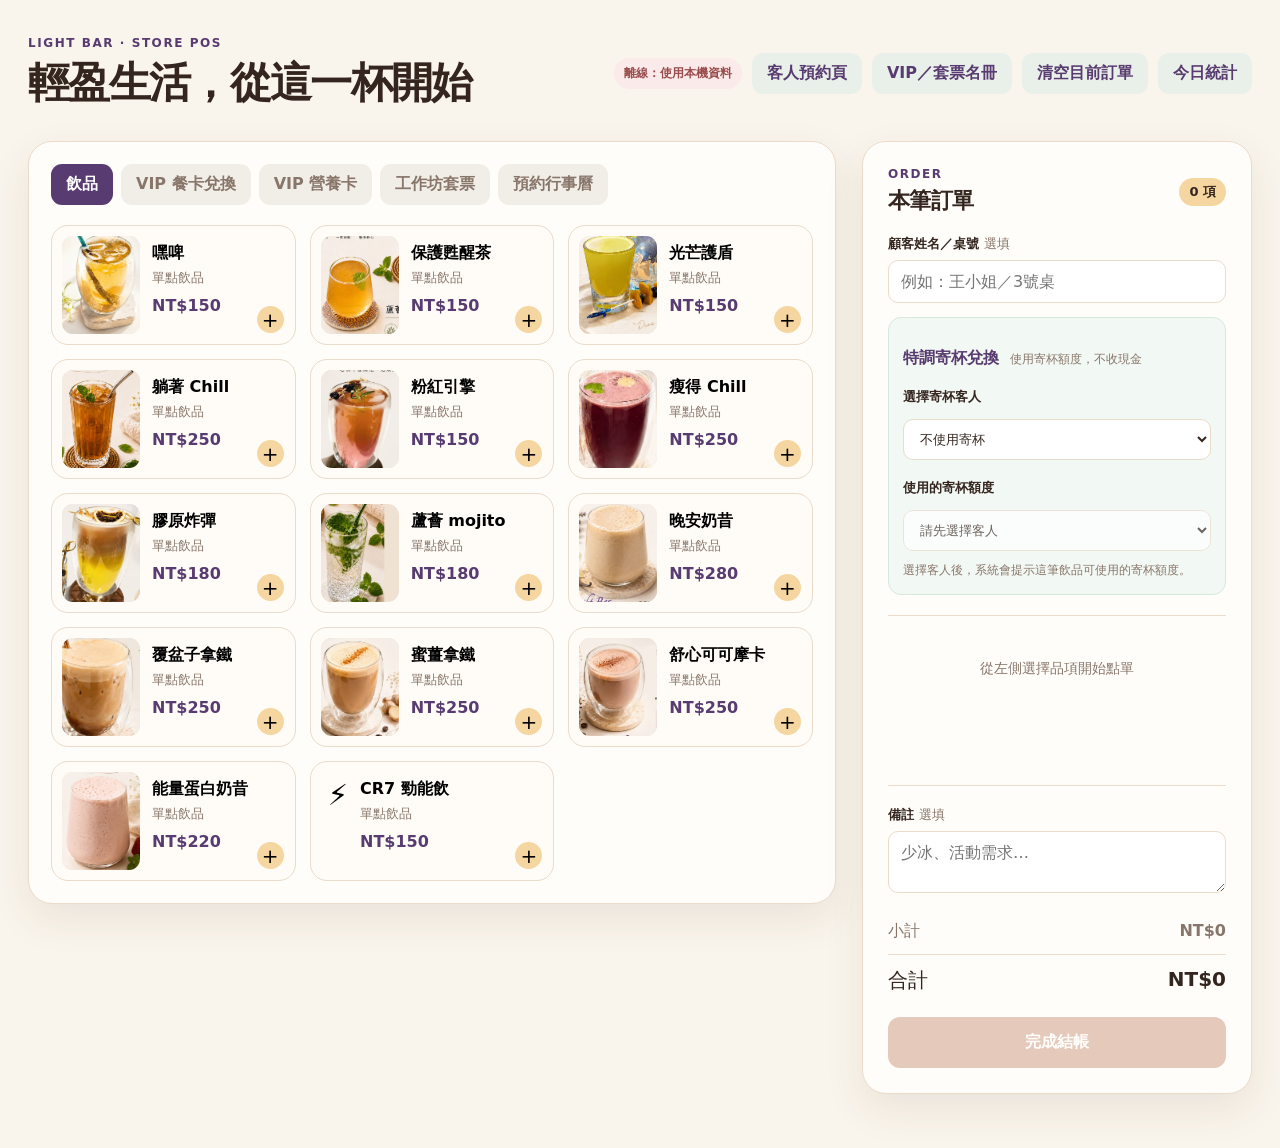
==== index.html @ f8ceefb7 "Update index.html" ====
<!doctype html>
<html lang="zh-Hant">
  <head>
    <meta charset="UTF-8" />
    <meta name="viewport" content="width=device-width, initial-scale=1.0" />
    <title>店內 POS</title>
    <link rel="stylesheet" href="styles.css" />
  </head>
  <body>
    <main class="app-shell">
      <header>
        <div>
          <p class="eyebrow">LIGHT BAR · STORE POS</p>
          <h1>輕盈生活，從這一杯開始</h1>
        </div>
        <div class="header-actions">
          <span id="syncStatus" class="sync-status" aria-live="polite">雲端同步準備中</span>
          <a class="secondary customer-booking-link" href="booking.html" target="_blank" rel="noopener">客人預約頁</a>
          <button id="showMemberships" class="secondary">VIP／套票名冊</button>
          <button id="newOrder" class="secondary">清空目前訂單</button>
          <button id="showReports" class="secondary">今日統計</button>
        </div>
      </header>

      <section class="pos-layout" aria-label="點單系統">
        <section class="menu-panel">
          <div class="tabs" role="tablist">
            <button class="tab active" data-category="drink">飲品</button>
            <button class="tab" data-category="vip">VIP 餐卡兌換</button>
            <button class="tab" data-category="card">VIP 營養卡</button>
            <button class="tab" data-category="workshop-card">工作坊套票</button>
            <button class="tab" data-category="calendar">預約行事曆</button>
          </div>
          <div id="menuGrid" class="menu-grid"></div>
        </section>

        <aside class="cart-panel">
          <div class="order-heading">
            <div>
              <p class="eyebrow">ORDER</p>
              <h2>本筆訂單</h2>
            </div>
            <span id="itemCount" class="pill">0 項</span>
          </div>

          <div id="customerField">
            <label class="field-label" for="customerName">顧客姓名／桌號 <span>選填</span></label>
            <input id="customerName" type="text" placeholder="例如：王小姐／3號桌" />
          </div>
          <section id="drinkCreditFields" class="drink-credit-fields hidden" aria-label="特調寄杯兌換">
            <p class="vip-title">特調寄杯兌換 <span>使用寄杯額度，不收現金</span></p>
            <label class="field-label" for="drinkCreditCustomer">選擇寄杯客人</label>
            <select id="drinkCreditCustomer"><option value="">不使用寄杯</option></select>
            <label class="field-label" for="drinkCreditMembership">使用的寄杯額度</label>
            <select id="drinkCreditMembership" disabled><option value="">請先選擇客人</option></select>
            <p id="drinkCreditInfo" class="drink-credit-info">選擇客人後，系統會提示這筆飲品可使用的寄杯額度。</p>
          </section>
          <section id="vipFields" class="vip-fields hidden" aria-label="VIP 餐卡兌換資料">
            <p class="vip-title">VIP 餐卡兌換 <span>本筆不計入營收</span></p>
            <label class="field-label" for="vipMemberPicker">選擇 VIP 會員</label>
            <select id="vipMemberPicker"><option value="">請選擇會員</option></select>
            <label class="field-label" for="coachName">教練是誰</label>
            <select id="coachName">
              <option value="">請選擇</option><option>寶莛</option><option>晏玲</option><option>婉馨</option><option>寶筠</option><option>秀瓊</option><option>潔蘭</option><option>宥靜</option><option>素慈／光輝</option>
            </select>
            <label class="field-label" for="vipMembership">使用中的 VIP 卡 <span>輸入會員姓名後可選</span></label>
            <select id="vipMembership"><option value="">手動登記卡別</option></select>
            <p id="vipTeaInfo" class="vip-tea-info hidden"></p>
            <label class="field-label" for="vipCardType">VIP 餐卡</label>
            <select id="vipCardType"><option value="5">5 格卡</option><option value="15">15 格卡</option></select>
            <label class="field-label">本次使用第幾格</label>
            <div id="gridNumber" class="grid-number"></div>
            <label class="field-label">能量蛋白飲口味 <span>可複選</span></label>
            <div class="choice-grid" data-vip-choice="flavor">
              <button type="button">草莓</button><button type="button">香草</button><button type="button">拿鐵</button><button type="button">巧克力</button><button type="button">巧餅</button><button type="button">芒果</button><button type="button">薄荷巧克力</button><button type="button">豌豆（純素）</button>
            </div>
            <label class="field-label">加強選項 <span>可複選</span></label>
            <div class="choice-grid" data-vip-choice="boost">
              <button type="button">優蛋</button><button type="button">特優</button><button type="button">Beta 葡聚糖</button><button type="button">五倍纖維</button>
            </div>
          </section>

          <div id="bookingFields" class="booking-fields hidden">
            <label class="field-label" for="bookingDate">活動日期</label>
            <input id="bookingDate" type="date" />
            <label class="field-label" for="bookingContact">聯絡方式</label>
            <input id="bookingContact" type="text" placeholder="電話或 LINE" />
          </div>
          <section id="workshopBookingFields" class="booking-fields hidden" aria-label="工作坊預約">
            <p class="vip-title">工作坊預約 <span>使用套票扣 1 次</span></p>
            <label class="field-label" for="workshopMemberPicker">選擇持票會員</label>
            <select id="workshopMemberPicker"><option value="">請選擇會員</option></select>
            <label class="field-label" for="workshopMembership">使用工作坊套票</label>
            <select id="workshopMembership"><option value="">請先選擇會員</option></select>
            <p id="workshopSelected" class="vip-tea-info">請從左側選擇欲預約的課程</p>
          </section>

          <div id="cartItems" class="cart-items"><p class="empty-cart">從左側選擇品項開始點單</p></div>
          <div class="order-note">
            <label class="field-label" for="orderNote">備註 <span>選填</span></label>
            <textarea id="orderNote" rows="2" placeholder="少冰、活動需求…"></textarea>
          </div>
          <div class="totals">
            <div><span>小計</span><strong id="subtotal">NT$0</strong></div>
            <div class="total"><span>合計</span><strong id="total">NT$0</strong></div>
          </div>
          <button id="checkout" class="checkout" disabled>完成結帳</button>
        </aside>
      </section>
    </main>

    <dialog id="reportDialog">
      <div class="dialog-header"><div><p class="eyebrow">DAILY REPORT</p><h2>今日營運統計</h2></div><button class="icon-button" data-close>&times;</button></div>
      <div id="reportContent"></div>
      <div class="dialog-actions"><button id="exportData" class="secondary">匯出今日 CSV</button><button class="primary" data-close>完成</button></div>
    </dialog>

    <dialog id="successDialog">
      <div class="success"><div class="success-mark">✓</div><h2>已完成結帳</h2><p id="successMessage"></p><button class="primary" data-close>開始下一筆</button></div>
    </dialog>

    <dialog id="membershipDialog">
      <div class="dialog-header"><div><p class="eyebrow">MEMBERSHIP</p><h2>VIP／套票名冊</h2></div><button class="icon-button" data-close>&times;</button></div>
      <section class="membership-add">
        <strong>補登既有卡／寄杯 <small>不列入銷售額</small></strong>
        <div class="membership-add-fields"><input id="membershipCustomer" type="text" placeholder="會員姓名" /><select id="membershipKind"><option value="vip-5">VIP 5 格卡</option><option value="vip-15">VIP 15 格卡</option><option value="workshop-1">工作坊單堂票</option><option value="workshop-5">工作坊五次套票</option><option value="stored-cr7">CR7 勁能飲寄杯（$150）</option><option value="stored-180">特調飲品寄杯（$180）</option><option value="stored-250">特調飲品寄杯（$250）</option></select><input id="membershipRemaining" type="number" min="1" value="5" aria-label="剩餘格數、次數或杯數" /></div>
        <button id="addMembership" class="secondary" type="button">加入名冊</button>
      </section>
      <label class="membership-search">搜尋會員<input id="membershipSearch" type="search" placeholder="輸入姓名、卡別或預約碼" /></label>
      <label class="membership-sort">排序方式<select id="membershipSort"><option value="stroke">姓名筆畫</option><option value="newest">購買日期：新到舊</option><option value="oldest">購買日期：舊到新</option><option value="expiry">使用期限：最早到最晚</option></select></label>
      <div id="membershipContent"></div>
      <div class="dialog-actions"><button class="primary" data-close>完成</button></div>
    </dialog>
    <dialog id="bookingDialog">
      <div class="dialog-header"><div><p class="eyebrow">BOOKING MANAGER</p><h2>管理工作坊預約</h2></div><button class="icon-button" data-close>&times;</button></div>
      <div id="bookingManagerContent"></div>
      <div class="dialog-actions"><button class="primary" data-close>完成</button></div>
    </dialog>
    <dialog id="eventDialog"><div class="dialog-header"><div><p class="eyebrow">NEW WORKSHOP</p><h2>新增課程時間</h2></div><button class="icon-button" data-close>&times;</button></div><label class="field-label">課程名稱<input id="eventTitle" placeholder="例如：伸展瑜伽" /></label><div class="membership-add-fields"><label class="field-label">日期<input id="eventDate" type="date" value="2026-09-01" /></label><label class="field-label">開始時間<input id="eventStart" type="time" value="10:00" /></label><label class="field-label">結束時間<input id="eventEnd" type="time" value="11:00" /></label></div><label class="field-label">可預約名額<input id="eventCapacity" type="number" min="1" value="10" /></label><div class="dialog-actions"><button class="secondary" data-close>取消</button><button id="saveEvent" class="primary">新增到行事曆</button></div></dialog>
    <script src="app.js"></script>
  </body>
</html>
---- styles.css ----
:root { --ink:#34251f; --muted:#88766b; --cream:#faf5ec; --card:#fffdf9; --line:#eadbca; --green:#583b70; --lime:#f5d6a0; --orange:#c68a6d; --shadow:0 15px 40px rgba(72,47,33,.09); }
* { box-sizing:border-box; } body { margin:0; color:var(--ink); background:var(--cream); font-family:ui-rounded, "Noto Sans TC", system-ui, sans-serif; }
button,input,textarea { font:inherit; } button { cursor:pointer; border:0; } .app-shell { max-width:1320px; margin:auto; padding:36px 28px 54px; }
header,.order-heading,.dialog-header,.dialog-actions { display:flex; align-items:center; justify-content:space-between; gap:16px; } h1,h2,p { margin:0; } h1 { font-size:clamp(28px,4vw,42px); letter-spacing:-.04em; } h2 { font-size:22px; letter-spacing:-.03em; } .eyebrow { color:var(--green); font-size:12px; font-weight:800; letter-spacing:.13em; margin-bottom:5px; } .header-actions { display:flex; gap:10px; }.customer-booking-link { display:inline-block; text-decoration:none; }.sync-status { align-self:center; padding:7px 10px; color:#755761; background:#f7edf0; border-radius:99px; font-size:12px; font-weight:800; white-space:nowrap; }.sync-status[data-state="ok"] { color:#3f6c51; background:#e8f2e9; }.sync-status[data-state="busy"] { color:#795e26; background:#fff4d9; }.sync-status[data-state="error"] { color:#9a4d4d; background:#fbeaea; }
.pos-layout { display:grid; grid-template-columns:minmax(0,1fr) 390px; gap:26px; margin-top:30px; align-items:start; }.menu-panel,.cart-panel { border:1px solid var(--line); border-radius:24px; background:var(--card); box-shadow:var(--shadow); }.menu-panel { padding:22px; }.cart-panel { padding:25px; position:sticky; top:20px; }
.tabs { display:flex; gap:8px; margin-bottom:20px; }.tab,.secondary,.primary { padding:10px 15px; border-radius:11px; font-weight:700; }.tab { background:#f1eee7; color:var(--muted); }.tab.active { background:var(--green); color:#fff; }.secondary { color:var(--green); background:#e9f0e9; }.primary { background:var(--green); color:#fff; }
.menu-grid { display:grid; grid-template-columns:repeat(auto-fill,minmax(215px,1fr)); gap:14px; }.product { position:relative; display:flex; min-height:118px; padding:10px; gap:12px; overflow:hidden; text-align:left; border-radius:17px; background:#fffcf7; border:1px solid var(--line); transition:.15s; }.product:hover { transform:translateY(-2px); border-color:#cba36f; box-shadow:0 8px 20px rgba(111,76,43,.12); }.product-photo { display:block; width:78px; min-width:78px; height:98px; overflow:hidden; border-radius:11px; background:#efe2d2; }.product-photo img { width:100%; height:100%; object-fit:cover; transform:scale(2.7); }.product-info { display:block; padding:7px 22px 7px 0; }.product .emoji { display:block; font-size:29px; margin:6px 0 14px 7px; }.product strong { display:block; font-size:16px; }.product small { display:block; color:var(--muted); margin-top:5px; }.product b { display:block; color:var(--green); margin-top:9px; }.add { position:absolute; right:11px; bottom:11px; display:grid; place-items:center; width:27px; height:27px; border-radius:50%; background:var(--lime); font-size:20px; }.vip-bundle { grid-column:1 / -1; min-height:260px; padding:50px 9%; color:#fff; background:linear-gradient(135deg,#2e2832,#503d5c); border:2px solid #dbc5ef; border-radius:22px; box-shadow:inset 0 0 0 7px rgba(255,255,255,.03); text-align:center; }.vip-bundle span { display:block; color:#e8c4ff; font-weight:800; letter-spacing:.1em; }.vip-bundle strong { display:block; margin:15px 0 10px; color:#fff1a8; font-size:clamp(22px,3vw,34px); }.vip-bundle p { color:#eadfe9; }
.pill { background:var(--lime); padding:5px 10px; border-radius:99px; font-size:13px; font-weight:800; }.field-label { display:block; font-size:13px; font-weight:800; margin:19px 0 7px; }.field-label span { color:var(--muted); font-weight:500; } input,textarea,select { width:100%; padding:11px 12px; color:var(--ink); background:#fff; border:1px solid var(--line); border-radius:10px; outline-color:#7cac86; }.vip-toggle { width:100%; margin-top:12px; padding:10px; color:var(--green); background:#f3e7f8; border:1px solid #d8bee4; border-radius:10px; font-weight:800; }.vip-toggle.active { color:#fff; background:var(--green); }.vip-fields { padding:1px 14px 16px; margin-top:14px; background:#fbf2fb; border:1px solid #ead4ed; border-radius:12px; }.vip-title { margin-top:16px; color:var(--green); font-weight:900; }.vip-title span { margin-left:5px; color:var(--muted); font-size:12px; font-weight:500; }.vip-tea-info { margin:10px 0 -3px; padding:9px 11px; color:var(--green); background:#fff8da; border-radius:8px; font-size:13px; font-weight:800; }.vip-fields .field-label { margin-top:14px; }.grid-number,.choice-grid { display:flex; flex-wrap:wrap; gap:7px; }.grid-number button,.choice-grid button { min-width:34px; padding:7px 9px; color:var(--ink); background:#fff; border:1px solid #dfcadf; border-radius:8px; font-size:13px; font-weight:800; }.grid-number button.active,.choice-grid button.active { color:#fff; background:var(--green); border-color:var(--green); }.booking-fields { padding:1px 14px 14px; margin-top:14px; background:#f3f7ed; border-radius:12px; }.booking-fields .field-label { margin-top:13px; }.hidden { display:none; }
.cart-items { min-height:170px; max-height:290px; overflow:auto; margin-top:20px; border-top:1px solid var(--line); }.empty-cart { padding:44px 8px; text-align:center; color:var(--muted); font-size:14px; }.cart-row { display:grid; grid-template-columns:1fr auto; gap:8px; padding:15px 2px; border-bottom:1px solid var(--line); }.cart-row strong { display:block; font-size:14px; }.cart-row small { color:var(--muted); }.line-actions { display:flex; align-items:center; gap:7px; margin-top:8px; }.quantity { min-width:25px; text-align:center; font-weight:800; }.qty { width:25px; height:25px; border-radius:7px; background:#edf3eb; color:var(--green); font-weight:900; }.remove { color:#a34a40; background:transparent; font-size:13px; margin-left:4px; }.line-price { font-weight:800; color:var(--green); white-space:nowrap; }.order-note { border-top:1px solid var(--line); padding-top:1px; }.totals { margin-top:19px; }.totals div { display:flex; justify-content:space-between; color:var(--muted); padding:5px 0; }.totals .total { margin-top:7px; padding-top:12px; border-top:1px solid var(--line); color:var(--ink); font-size:20px; }.checkout { width:100%; padding:15px; margin-top:18px; background:var(--orange); color:#fff; border-radius:12px; font-weight:900; font-size:16px; }.checkout:disabled { cursor:not-allowed; opacity:.45; }
dialog { width:min(620px,calc(100% - 28px)); padding:25px; border:0; border-radius:22px; color:var(--ink); box-shadow:0 20px 70px rgba(0,0,0,.22); }dialog::backdrop { background:rgba(25,35,28,.45); }.icon-button { font-size:28px; line-height:1; color:var(--muted); background:transparent; }.report-grid { display:grid; grid-template-columns:repeat(2,1fr); gap:12px; margin:24px 0; }.metric { padding:15px; border-radius:13px; background:#f4f2eb; }.metric span { display:block; color:var(--muted); font-size:13px; }.metric strong { display:block; margin-top:6px; font-size:23px; }.report-list { margin-top:16px; }.report-row { display:flex; justify-content:space-between; padding:10px 0; border-bottom:1px solid var(--line); }.vip-report-list { padding:2px 12px; background:#fbf2fb; border-radius:12px; }.vip-report-row { display:grid; grid-template-columns:auto 1fr; column-gap:10px; padding:11px 0; border-bottom:1px solid #ead4ed; }.vip-report-row:last-child { border-bottom:0; }.vip-report-row span { color:var(--green); font-size:13px; text-align:right; }.vip-report-row small { grid-column:1 / -1; margin-top:5px; color:var(--muted); }.membership-add { margin-top:20px; padding:15px; background:#f5edf7; border:1px solid #e4d1e9; border-radius:13px; }.membership-add-fields { display:grid; grid-template-columns:1.3fr 1.2fr .55fr; gap:8px; margin:10px 0; }.membership-list { margin-top:20px; }.membership-row { display:flex; justify-content:space-between; align-items:center; gap:14px; padding:14px 0; border-bottom:1px solid var(--line); }.membership-row strong,.membership-row small { display:block; }.membership-row small { margin-top:4px; color:var(--muted); }.membership-row b { padding:8px 10px; color:var(--green); background:#f3e7f8; border-radius:9px; white-space:nowrap; }.booking-manager-row { display:grid; grid-template-columns:1fr; gap:9px; padding:14px 0; border-bottom:1px solid var(--line); }.booking-manager-row strong,.booking-manager-row small { display:block; }.booking-manager-row small { margin-top:4px; color:var(--muted); }.booking-manager-actions { display:flex; gap:8px; }.danger { padding:10px 15px; color:#9f4545; background:#f9e4e4; border-radius:11px; font-weight:800; }.grid-number button.used { color:#9b8a9e; background:#eee8eb; border-color:#e2d9de; text-decoration:line-through; }.success { text-align:center; padding:14px 10px 5px; }.success-mark { display:grid; place-items:center; width:55px; height:55px; margin:0 auto 14px; border-radius:50%; background:var(--lime); color:var(--green); font-size:30px; font-weight:900; }.success p { color:var(--muted); margin:9px 0 22px; }
.workshop-event { min-height:132px; padding:16px; text-align:left; color:var(--ink); background:#fffcf7; border:1px solid var(--line); border-radius:16px; }.workshop-event:hover,.workshop-event.selected { border-color:#7d5d92; background:#f8effa; }.workshop-event:disabled { cursor:not-allowed; opacity:.5; }.workshop-event span,.workshop-event strong,.workshop-event small,.workshop-event b { display:block; }.workshop-event span { color:var(--green); font-size:12px; font-weight:800; }.workshop-event strong { margin-top:8px; font-size:17px; }.workshop-event small { margin-top:4px; color:var(--muted); }.workshop-event b { margin-top:10px; color:#a65f43; font-size:13px; }
.calendar-event { min-height:145px; padding:16px; background:#fffcf7; border:1px solid var(--line); border-radius:16px; }.calendar-event span,.calendar-event strong,.calendar-event b { display:block; }.calendar-event span { color:var(--green); font-size:12px; font-weight:800; }.calendar-event strong { margin:8px 0; font-size:17px; }.calendar-event b { color:#a65f43; font-size:13px; }.calendar-event p { margin:10px 0 0; color:var(--muted); font-size:14px; line-height:1.5; }
.calendar-month { grid-column:1 / -1; min-width:0; }.calendar-title { margin:2px 0 14px; color:var(--green); font-size:20px; font-weight:900; }.calendar-week,.calendar-board { display:grid; grid-template-columns:repeat(7,minmax(0,1fr)); }.calendar-week span { padding:9px 2px; color:var(--muted); text-align:center; font-size:13px; font-weight:800; }.calendar-board { border-top:1px solid var(--line); border-left:1px solid var(--line); overflow:hidden; }.calendar-day { min-width:0; min-height:148px; padding:6px; background:#fffdfa; border-right:1px solid var(--line); border-bottom:1px solid var(--line); }.calendar-day.blank { background:#f8f4ed; }.calendar-date { display:block; margin-bottom:5px; color:var(--green); font-size:14px; }.calendar-day .calendar-event { width:100%; min-width:0; min-height:0; margin:4px 0; padding:6px; color:var(--ink); text-align:left; border-radius:8px; background:#f7edf9; border:1px solid #e3cfe9; }.calendar-day .calendar-event:hover,.calendar-day .calendar-event.selected { background:#ead7ef; border-color:#8b669d; }.calendar-day .calendar-event:disabled { cursor:not-allowed; opacity:.55; }.calendar-day .calendar-event b { overflow:hidden; color:var(--ink); font-size:11px; letter-spacing:-.06em; white-space:nowrap; }.calendar-day .calendar-event small { display:block; margin-top:4px; color:var(--muted); font-size:10px; line-height:1.3; }.guest-list { margin:4px 0 0; font-size:10px; line-height:1.3; }.guest-list.booked { color:#b44545; font-weight:800; }.guest-list.empty { color:var(--muted); }
@media (max-width:850px) { .pos-layout { grid-template-columns:1fr; }.cart-panel { position:static; }.cart-items { max-height:none; } } @media (max-width:520px) { .app-shell { padding:24px 15px; } header { align-items:flex-start; flex-direction:column; }.menu-panel,.cart-panel { border-radius:18px; padding:17px; }.menu-grid { grid-template-columns:repeat(2,1fr); gap:9px; }.product { min-height:125px; padding:14px; }.report-grid { grid-template-columns:1fr; } }
.membership-search{display:block;margin:17px 0 0;color:var(--green);font-size:13px;font-weight:800}.membership-search input{margin-top:7px}.membership-group{margin-top:16px;padding:0 14px 4px;border:1px solid #eadfec;border-radius:14px;background:#fffafd}.membership-group-header{display:flex;align-items:center;justify-content:space-between;gap:12px;padding:13px 0 9px;color:var(--green)}.membership-group-header span{color:var(--muted);font-size:12px;font-weight:700}.membership-row{align-items:center;padding:12px 0}.membership-card-title{min-width:0}.membership-card-title strong{margin-top:5px}.membership-kind{display:inline-block;padding:3px 7px;color:var(--green);background:#f1e5f4;border-radius:99px;font-size:11px;font-weight:900}.membership-balance{display:flex;align-items:end;gap:6px}.membership-balance label{color:var(--muted);font-size:11px;font-weight:800}.membership-balance input{width:56px;margin-top:3px;padding:7px;text-align:center}.membership-balance>span{padding-bottom:8px;color:var(--muted);font-size:12px;white-space:nowrap}.membership-save{padding:8px 10px;font-size:12px}.membership-group .membership-row:last-child{border-bottom:0}@media(max-width:520px){.membership-group{padding:0 10px}.membership-row{align-items:flex-start;flex-direction:column}.membership-balance{width:100%;align-items:end}.membership-save{margin-left:auto}}
.membership-sort{display:block;margin-top:12px;color:var(--green);font-size:13px;font-weight:800}.membership-sort select{margin-top:7px}
.membership-section{margin-top:20px}.membership-section-heading{display:flex;align-items:center;justify-content:space-between;gap:12px;padding:0 3px}.membership-section-heading strong,.membership-section-heading small{display:block}.membership-section-heading small{margin-top:3px;color:var(--muted);font-size:12px}.membership-section-heading b,.membership-archive b{padding:5px 8px;color:var(--green);background:#e7f1e8;border-radius:99px;font-size:12px}.membership-archive{margin-top:20px;border-top:1px solid var(--line)}.membership-archive summary{display:flex;align-items:center;gap:9px;padding:17px 3px;cursor:pointer;color:var(--muted);font-weight:800}.membership-archive summary::marker{color:var(--green)}.membership-archive summary small{margin-left:auto;font-size:12px;font-weight:600}.membership-archive[open] summary{color:var(--green)}.membership-archive .membership-group{background:#faf8f5}.membership-archive .membership-kind{color:#796d75;background:#eee9ec}.membership-archive .membership-balance input{background:#f8f6f3}
.membership-expired{display:inline-block;margin-left:5px;padding:3px 7px;color:#9a4d4d;background:#f9e3e3;border-radius:99px;font-size:11px;font-weight:900}
.membership-delete{padding:8px 10px;font-size:12px}
.membership-balance strong{color:var(--green);font-size:13px;white-space:nowrap}
@media(max-width:520px){.membership-balance{flex-wrap:wrap}}
.drink-credit-fields{margin:14px 0;padding:14px;border:1px solid #d7e8dc;border-radius:13px;background:#f2f8f3}.drink-credit-fields select{margin-top:6px}.drink-credit-info{margin:10px 0 0;color:var(--muted);font-size:12px;line-height:1.55}.drink-credit-fields .field-label+.field-label{display:block;margin-top:10px}
.drink-sale-mode{margin:14px 0;padding:14px;border:1px solid #d7e8dc;border-radius:13px;background:#f2f8f3}.drink-mode-buttons{display:grid;grid-template-columns:repeat(3,1fr);gap:7px;margin-top:11px}.drink-mode-buttons button{padding:9px 6px;color:var(--green);background:#fff;border:1px solid #cde0ce;border-radius:10px;font-size:12px;font-weight:900}.drink-mode-buttons button.active{color:#fff;background:var(--green);border-color:var(--green)}@media(max-width:520px){.drink-mode-buttons{grid-template-columns:1fr}.drink-mode-buttons button{text-align:left}}
.calendar-day .calendar-event b{color:var(--ink);font-size:10px;letter-spacing:-.04em;line-height:1.3;white-space:normal;overflow-wrap:anywhere}
.calendar-manager-hint{margin:18px 0 0;padding:12px;color:var(--muted);background:#f8f4ed;border-radius:10px;font-size:13px}.calendar-manager{margin-top:18px;padding:17px;border:1px solid #e0cce6;border-radius:15px;background:#fcf7fd}.calendar-manager h3{font-size:16px}.calendar-manager .booking-manager-list{margin-top:10px}.calendar-manager .booking-manager-row{grid-template-columns:1fr;gap:8px}
.calendar-add-booking{margin-top:14px;padding:13px;border-radius:11px;background:#f0e6f3}.calendar-add-booking>strong{display:block;color:var(--green);font-size:14px}.calendar-add-booking>div{display:flex;gap:8px;margin-top:9px}.calendar-add-booking select{margin:0}.calendar-add-booking .primary{white-space:nowrap}.calendar-add-booking small{display:block;margin-top:7px;color:var(--muted);font-size:12px}
.calendar-side-guide{margin:18px 0;padding:16px;color:var(--green);background:#f4edf6;border:1px solid #e1cde6;border-radius:13px}.calendar-side-guide strong{font-size:16px}.calendar-side-guide p{margin:8px 0 0;color:var(--muted);font-size:13px;line-height:1.6}
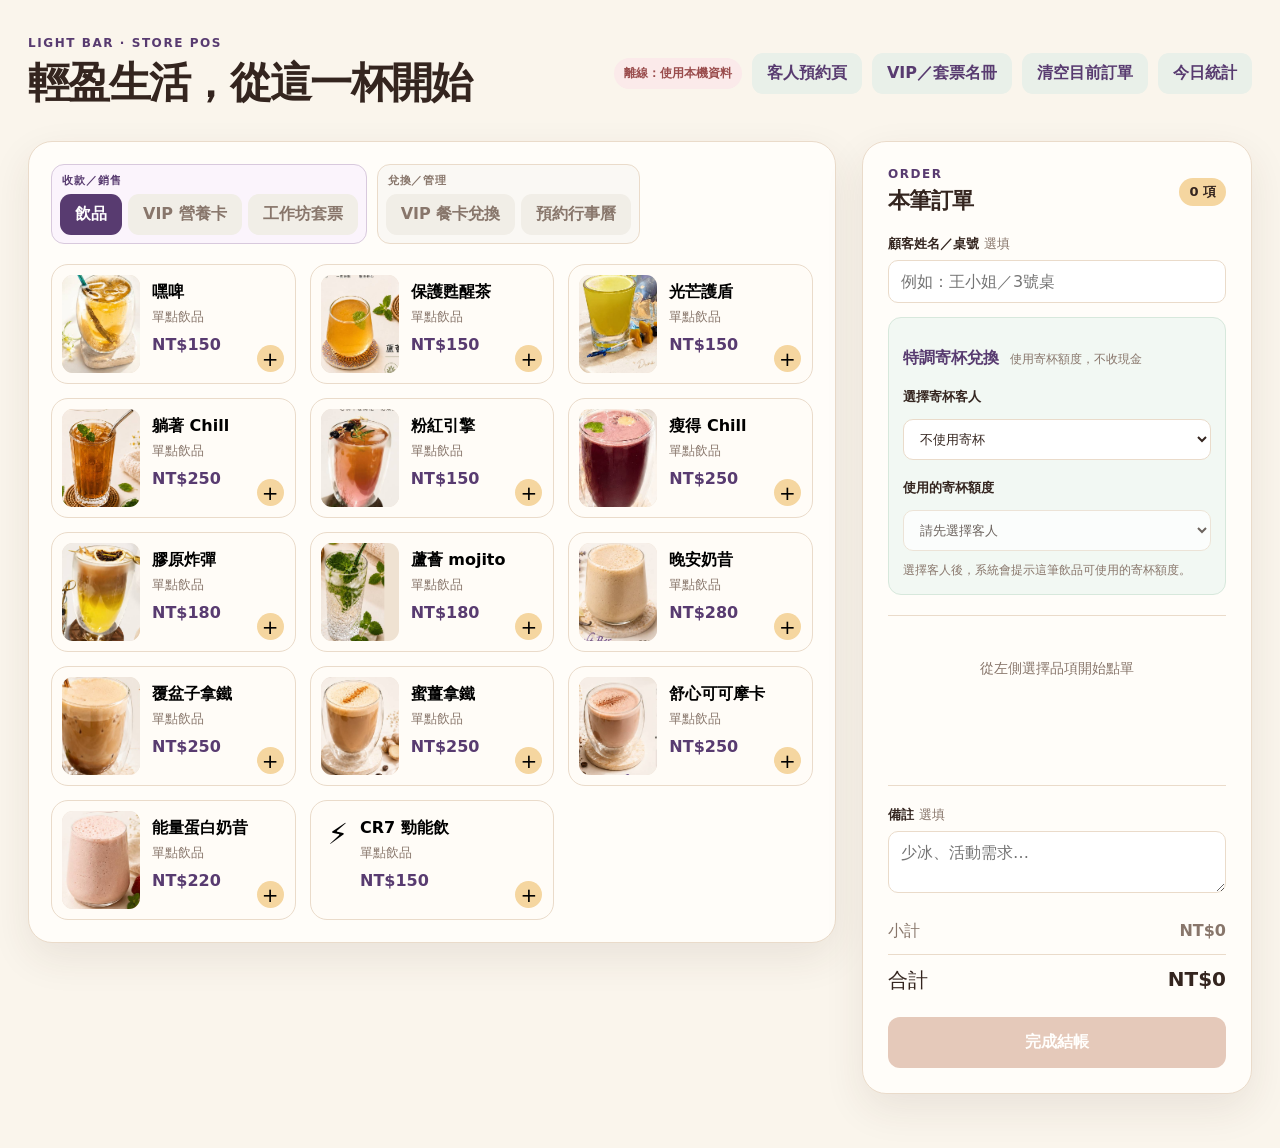
==== commit daff96ad: "Update index.html" ====
--- a/index.html
+++ b/index.html
@@ -24,12 +24,15 @@
 
       <section class="pos-layout" aria-label="點單系統">
         <section class="menu-panel">
-          <div class="tabs" role="tablist">
-            <button class="tab active" data-category="drink">飲品</button>
-            <button class="tab" data-category="vip">VIP 餐卡兌換</button>
-            <button class="tab" data-category="card">VIP 營養卡</button>
-            <button class="tab" data-category="workshop-card">工作坊套票</button>
-            <button class="tab" data-category="calendar">預約行事曆</button>
+          <div class="tab-groups" role="tablist">
+            <section class="tab-group tab-group-sales" aria-label="收款銷售">
+              <span class="tab-group-label">收款／銷售</span>
+              <div><button class="tab active" data-category="drink">飲品</button><button class="tab" data-category="card">VIP 營養卡</button><button class="tab" data-category="workshop-card">工作坊套票</button></div>
+            </section>
+            <section class="tab-group" aria-label="兌換管理">
+              <span class="tab-group-label">兌換／管理</span>
+              <div><button class="tab" data-category="vip">VIP 餐卡兌換</button><button class="tab" data-category="calendar">預約行事曆</button></div>
+            </section>
           </div>
           <div id="menuGrid" class="menu-grid"></div>
         </section>
--- a/styles.css
+++ b/styles.css
@@ -3,7 +3,7 @@
 button,input,textarea { font:inherit; } button { cursor:pointer; border:0; } .app-shell { max-width:1320px; margin:auto; padding:36px 28px 54px; }
 header,.order-heading,.dialog-header,.dialog-actions { display:flex; align-items:center; justify-content:space-between; gap:16px; } h1,h2,p { margin:0; } h1 { font-size:clamp(28px,4vw,42px); letter-spacing:-.04em; } h2 { font-size:22px; letter-spacing:-.03em; } .eyebrow { color:var(--green); font-size:12px; font-weight:800; letter-spacing:.13em; margin-bottom:5px; } .header-actions { display:flex; gap:10px; }.customer-booking-link { display:inline-block; text-decoration:none; }.sync-status { align-self:center; padding:7px 10px; color:#755761; background:#f7edf0; border-radius:99px; font-size:12px; font-weight:800; white-space:nowrap; }.sync-status[data-state="ok"] { color:#3f6c51; background:#e8f2e9; }.sync-status[data-state="busy"] { color:#795e26; background:#fff4d9; }.sync-status[data-state="error"] { color:#9a4d4d; background:#fbeaea; }
 .pos-layout { display:grid; grid-template-columns:minmax(0,1fr) 390px; gap:26px; margin-top:30px; align-items:start; }.menu-panel,.cart-panel { border:1px solid var(--line); border-radius:24px; background:var(--card); box-shadow:var(--shadow); }.menu-panel { padding:22px; }.cart-panel { padding:25px; position:sticky; top:20px; }
-.tabs { display:flex; gap:8px; margin-bottom:20px; }.tab,.secondary,.primary { padding:10px 15px; border-radius:11px; font-weight:700; }.tab { background:#f1eee7; color:var(--muted); }.tab.active { background:var(--green); color:#fff; }.secondary { color:var(--green); background:#e9f0e9; }.primary { background:var(--green); color:#fff; }
+.tab-groups { display:flex; flex-wrap:wrap; gap:10px; margin-bottom:20px; }.tab-group { min-width:0; padding:8px; border:1px solid var(--line); border-radius:13px; background:#faf8f4; }.tab-group-sales { border-color:#d8c9dd; background:#fbf4fc; }.tab-group-label { display:block; margin:0 2px 6px; color:var(--muted); font-size:11px; font-weight:900; letter-spacing:.08em; }.tab-group-sales .tab-group-label { color:var(--green); }.tab-group>div { display:flex; flex-wrap:wrap; gap:6px; }.tab,.secondary,.primary { padding:10px 15px; border-radius:11px; font-weight:700; }.tab { background:#f1eee7; color:var(--muted); }.tab.active { background:var(--green); color:#fff; }.secondary { color:var(--green); background:#e9f0e9; }.primary { background:var(--green); color:#fff; }@media(max-width:520px){.tab-groups{display:grid;grid-template-columns:1fr}.tab-group>div{display:grid;grid-template-columns:repeat(2,1fr)}.tab-group-sales>div{grid-template-columns:1fr}.tab{padding:10px 8px;font-size:13px}}
 .menu-grid { display:grid; grid-template-columns:repeat(auto-fill,minmax(215px,1fr)); gap:14px; }.product { position:relative; display:flex; min-height:118px; padding:10px; gap:12px; overflow:hidden; text-align:left; border-radius:17px; background:#fffcf7; border:1px solid var(--line); transition:.15s; }.product:hover { transform:translateY(-2px); border-color:#cba36f; box-shadow:0 8px 20px rgba(111,76,43,.12); }.product-photo { display:block; width:78px; min-width:78px; height:98px; overflow:hidden; border-radius:11px; background:#efe2d2; }.product-photo img { width:100%; height:100%; object-fit:cover; transform:scale(2.7); }.product-info { display:block; padding:7px 22px 7px 0; }.product .emoji { display:block; font-size:29px; margin:6px 0 14px 7px; }.product strong { display:block; font-size:16px; }.product small { display:block; color:var(--muted); margin-top:5px; }.product b { display:block; color:var(--green); margin-top:9px; }.add { position:absolute; right:11px; bottom:11px; display:grid; place-items:center; width:27px; height:27px; border-radius:50%; background:var(--lime); font-size:20px; }.vip-bundle { grid-column:1 / -1; min-height:260px; padding:50px 9%; color:#fff; background:linear-gradient(135deg,#2e2832,#503d5c); border:2px solid #dbc5ef; border-radius:22px; box-shadow:inset 0 0 0 7px rgba(255,255,255,.03); text-align:center; }.vip-bundle span { display:block; color:#e8c4ff; font-weight:800; letter-spacing:.1em; }.vip-bundle strong { display:block; margin:15px 0 10px; color:#fff1a8; font-size:clamp(22px,3vw,34px); }.vip-bundle p { color:#eadfe9; }
 .pill { background:var(--lime); padding:5px 10px; border-radius:99px; font-size:13px; font-weight:800; }.field-label { display:block; font-size:13px; font-weight:800; margin:19px 0 7px; }.field-label span { color:var(--muted); font-weight:500; } input,textarea,select { width:100%; padding:11px 12px; color:var(--ink); background:#fff; border:1px solid var(--line); border-radius:10px; outline-color:#7cac86; }.vip-toggle { width:100%; margin-top:12px; padding:10px; color:var(--green); background:#f3e7f8; border:1px solid #d8bee4; border-radius:10px; font-weight:800; }.vip-toggle.active { color:#fff; background:var(--green); }.vip-fields { padding:1px 14px 16px; margin-top:14px; background:#fbf2fb; border:1px solid #ead4ed; border-radius:12px; }.vip-title { margin-top:16px; color:var(--green); font-weight:900; }.vip-title span { margin-left:5px; color:var(--muted); font-size:12px; font-weight:500; }.vip-tea-info { margin:10px 0 -3px; padding:9px 11px; color:var(--green); background:#fff8da; border-radius:8px; font-size:13px; font-weight:800; }.vip-fields .field-label { margin-top:14px; }.grid-number,.choice-grid { display:flex; flex-wrap:wrap; gap:7px; }.grid-number button,.choice-grid button { min-width:34px; padding:7px 9px; color:var(--ink); background:#fff; border:1px solid #dfcadf; border-radius:8px; font-size:13px; font-weight:800; }.grid-number button.active,.choice-grid button.active { color:#fff; background:var(--green); border-color:var(--green); }.booking-fields { padding:1px 14px 14px; margin-top:14px; background:#f3f7ed; border-radius:12px; }.booking-fields .field-label { margin-top:13px; }.hidden { display:none; }
 .cart-items { min-height:170px; max-height:290px; overflow:auto; margin-top:20px; border-top:1px solid var(--line); }.empty-cart { padding:44px 8px; text-align:center; color:var(--muted); font-size:14px; }.cart-row { display:grid; grid-template-columns:1fr auto; gap:8px; padding:15px 2px; border-bottom:1px solid var(--line); }.cart-row strong { display:block; font-size:14px; }.cart-row small { color:var(--muted); }.line-actions { display:flex; align-items:center; gap:7px; margin-top:8px; }.quantity { min-width:25px; text-align:center; font-weight:800; }.qty { width:25px; height:25px; border-radius:7px; background:#edf3eb; color:var(--green); font-weight:900; }.remove { color:#a34a40; background:transparent; font-size:13px; margin-left:4px; }.line-price { font-weight:800; color:var(--green); white-space:nowrap; }.order-note { border-top:1px solid var(--line); padding-top:1px; }.totals { margin-top:19px; }.totals div { display:flex; justify-content:space-between; color:var(--muted); padding:5px 0; }.totals .total { margin-top:7px; padding-top:12px; border-top:1px solid var(--line); color:var(--ink); font-size:20px; }.checkout { width:100%; padding:15px; margin-top:18px; background:var(--orange); color:#fff; border-radius:12px; font-weight:900; font-size:16px; }.checkout:disabled { cursor:not-allowed; opacity:.45; }
@@ -20,7 +20,7 @@
 .membership-balance strong{color:var(--green);font-size:13px;white-space:nowrap}
 @media(max-width:520px){.membership-balance{flex-wrap:wrap}}
 .drink-credit-fields{margin:14px 0;padding:14px;border:1px solid #d7e8dc;border-radius:13px;background:#f2f8f3}.drink-credit-fields select{margin-top:6px}.drink-credit-info{margin:10px 0 0;color:var(--muted);font-size:12px;line-height:1.55}.drink-credit-fields .field-label+.field-label{display:block;margin-top:10px}
-.drink-sale-mode{margin:14px 0;padding:14px;border:1px solid #d7e8dc;border-radius:13px;background:#f2f8f3}.drink-mode-buttons{display:grid;grid-template-columns:repeat(3,1fr);gap:7px;margin-top:11px}.drink-mode-buttons button{padding:9px 6px;color:var(--green);background:#fff;border:1px solid #cde0ce;border-radius:10px;font-size:12px;font-weight:900}.drink-mode-buttons button.active{color:#fff;background:var(--green);border-color:var(--green)}@media(max-width:520px){.drink-mode-buttons{grid-template-columns:1fr}.drink-mode-buttons button{text-align:left}}
+.cart-drink-mode{display:block;margin-top:9px;color:var(--muted);font-size:11px;font-weight:800}.cart-drink-mode select{margin-top:4px;padding:7px 8px;font-size:12px}
 .calendar-day .calendar-event b{color:var(--ink);font-size:10px;letter-spacing:-.04em;line-height:1.3;white-space:normal;overflow-wrap:anywhere}
 .calendar-manager-hint{margin:18px 0 0;padding:12px;color:var(--muted);background:#f8f4ed;border-radius:10px;font-size:13px}.calendar-manager{margin-top:18px;padding:17px;border:1px solid #e0cce6;border-radius:15px;background:#fcf7fd}.calendar-manager h3{font-size:16px}.calendar-manager .booking-manager-list{margin-top:10px}.calendar-manager .booking-manager-row{grid-template-columns:1fr;gap:8px}
 .calendar-add-booking{margin-top:14px;padding:13px;border-radius:11px;background:#f0e6f3}.calendar-add-booking>strong{display:block;color:var(--green);font-size:14px}.calendar-add-booking>div{display:flex;gap:8px;margin-top:9px}.calendar-add-booking select{margin:0}.calendar-add-booking .primary{white-space:nowrap}.calendar-add-booking small{display:block;margin-top:7px;color:var(--muted);font-size:12px}
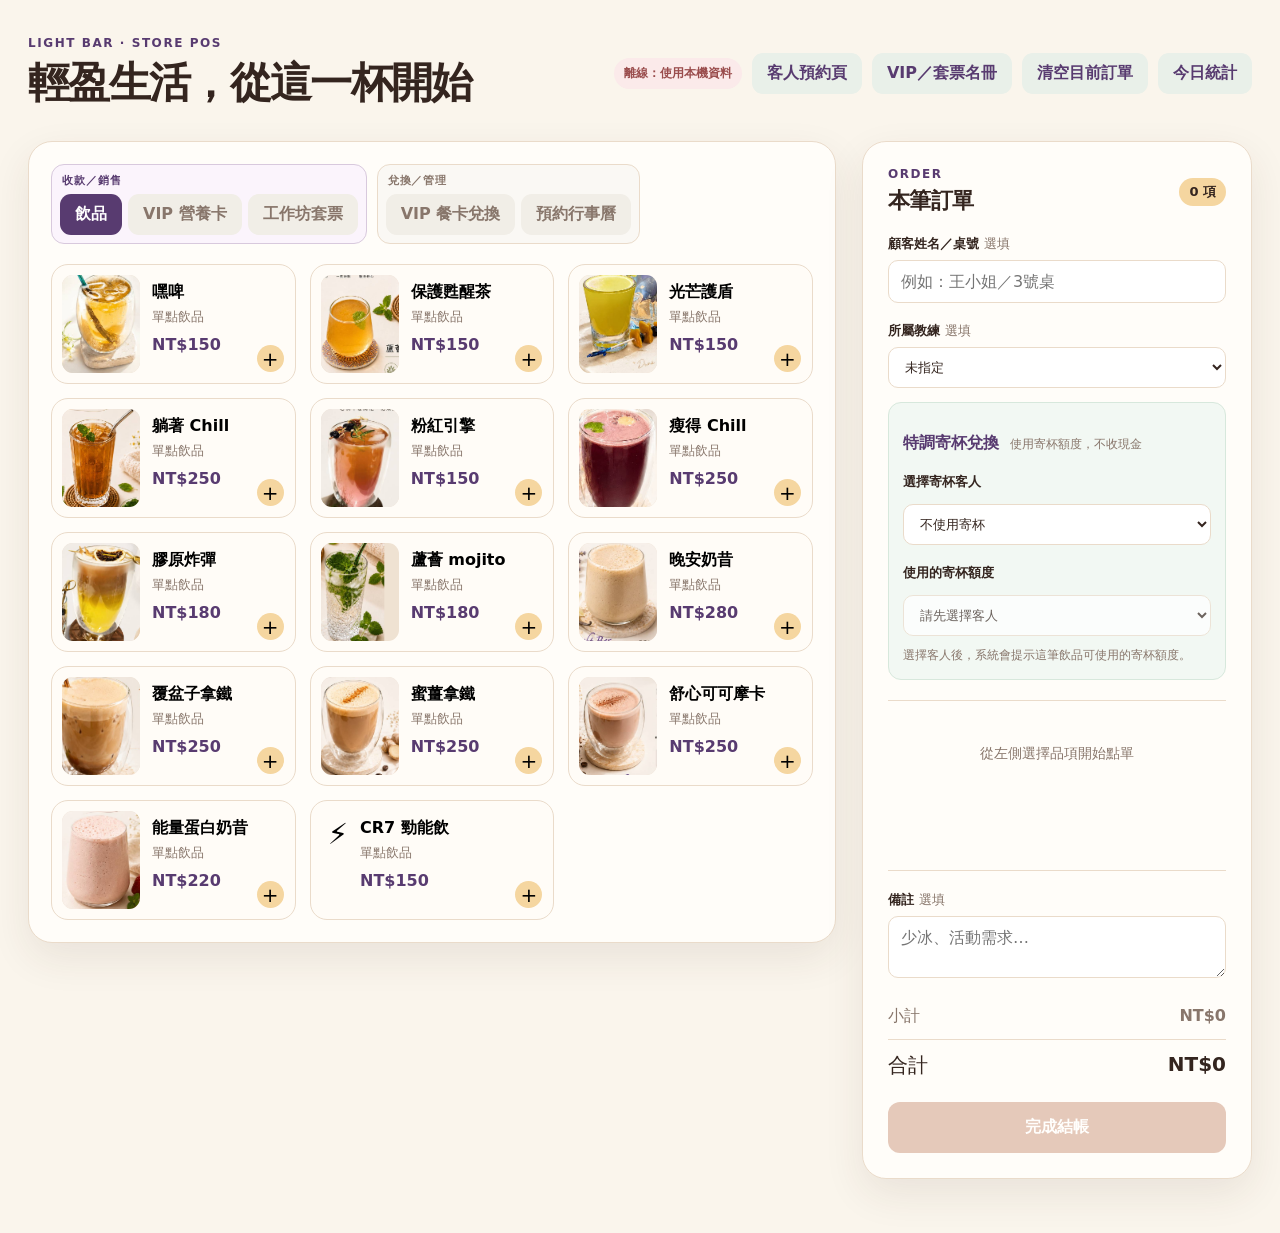
==== commit f2876d60: "Update index.html" ====
--- a/index.html
+++ b/index.html
@@ -49,6 +49,10 @@
           <div id="customerField">
             <label class="field-label" for="customerName">顧客姓名／桌號 <span>選填</span></label>
             <input id="customerName" type="text" placeholder="例如：王小姐／3號桌" />
+            <label class="field-label" for="saleCoach">所屬教練 <span>選填</span></label>
+            <select id="saleCoach">
+              <option value="">未指定</option><option>寶莛</option><option>晏玲</option><option>婉馨</option><option>寶筠</option><option>秀瓊</option><option>潔蘭</option><option>宥靜</option><option>素慈／光輝</option>
+            </select>
           </div>
           <section id="drinkCreditFields" class="drink-credit-fields hidden" aria-label="特調寄杯兌換">
             <p class="vip-title">特調寄杯兌換 <span>使用寄杯額度，不收現金</span></p>
@@ -62,12 +66,9 @@
             <p class="vip-title">VIP 餐卡兌換 <span>本筆不計入營收</span></p>
             <label class="field-label" for="vipMemberPicker">選擇 VIP 會員</label>
             <select id="vipMemberPicker"><option value="">請選擇會員</option></select>
-            <label class="field-label" for="coachName">教練是誰</label>
-            <select id="coachName">
-              <option value="">請選擇</option><option>寶莛</option><option>晏玲</option><option>婉馨</option><option>寶筠</option><option>秀瓊</option><option>潔蘭</option><option>宥靜</option><option>素慈／光輝</option>
-            </select>
             <label class="field-label" for="vipMembership">使用中的 VIP 卡 <span>輸入會員姓名後可選</span></label>
             <select id="vipMembership"><option value="">手動登記卡別</option></select>
+            <p id="vipCoachInfo" class="vip-tea-info hidden"></p>
             <p id="vipTeaInfo" class="vip-tea-info hidden"></p>
             <label class="field-label" for="vipCardType">VIP 餐卡</label>
             <select id="vipCardType"><option value="5">5 格卡</option><option value="15">15 格卡</option></select>
@@ -126,7 +127,7 @@
       <div class="dialog-header"><div><p class="eyebrow">MEMBERSHIP</p><h2>VIP／套票名冊</h2></div><button class="icon-button" data-close>&times;</button></div>
       <section class="membership-add">
         <strong>補登既有卡／寄杯 <small>不列入銷售額</small></strong>
-        <div class="membership-add-fields"><input id="membershipCustomer" type="text" placeholder="會員姓名" /><select id="membershipKind"><option value="vip-5">VIP 5 格卡</option><option value="vip-15">VIP 15 格卡</option><option value="workshop-1">工作坊單堂票</option><option value="workshop-5">工作坊五次套票</option><option value="stored-cr7">CR7 勁能飲寄杯（$150）</option><option value="stored-180">特調飲品寄杯（$180）</option><option value="stored-250">特調飲品寄杯（$250）</option></select><input id="membershipRemaining" type="number" min="1" value="5" aria-label="剩餘格數、次數或杯數" /></div>
+        <div class="membership-add-fields"><input id="membershipCustomer" type="text" placeholder="會員姓名" /><select id="membershipKind"><option value="vip-5">VIP 5 格卡</option><option value="vip-15">VIP 15 格卡</option><option value="workshop-1">工作坊單堂票</option><option value="workshop-5">好好生活工作坊五格套票</option><option value="stored-cr7">CR7 勁能飲寄杯（$150）</option><option value="stored-180">特調飲品寄杯（$180）</option><option value="stored-250">特調飲品寄杯（$250）</option></select><input id="membershipRemaining" type="number" min="1" value="5" aria-label="剩餘格數、次數或杯數" /></div>
         <button id="addMembership" class="secondary" type="button">加入名冊</button>
       </section>
       <label class="membership-search">搜尋會員<input id="membershipSearch" type="search" placeholder="輸入姓名、卡別或預約碼" /></label>
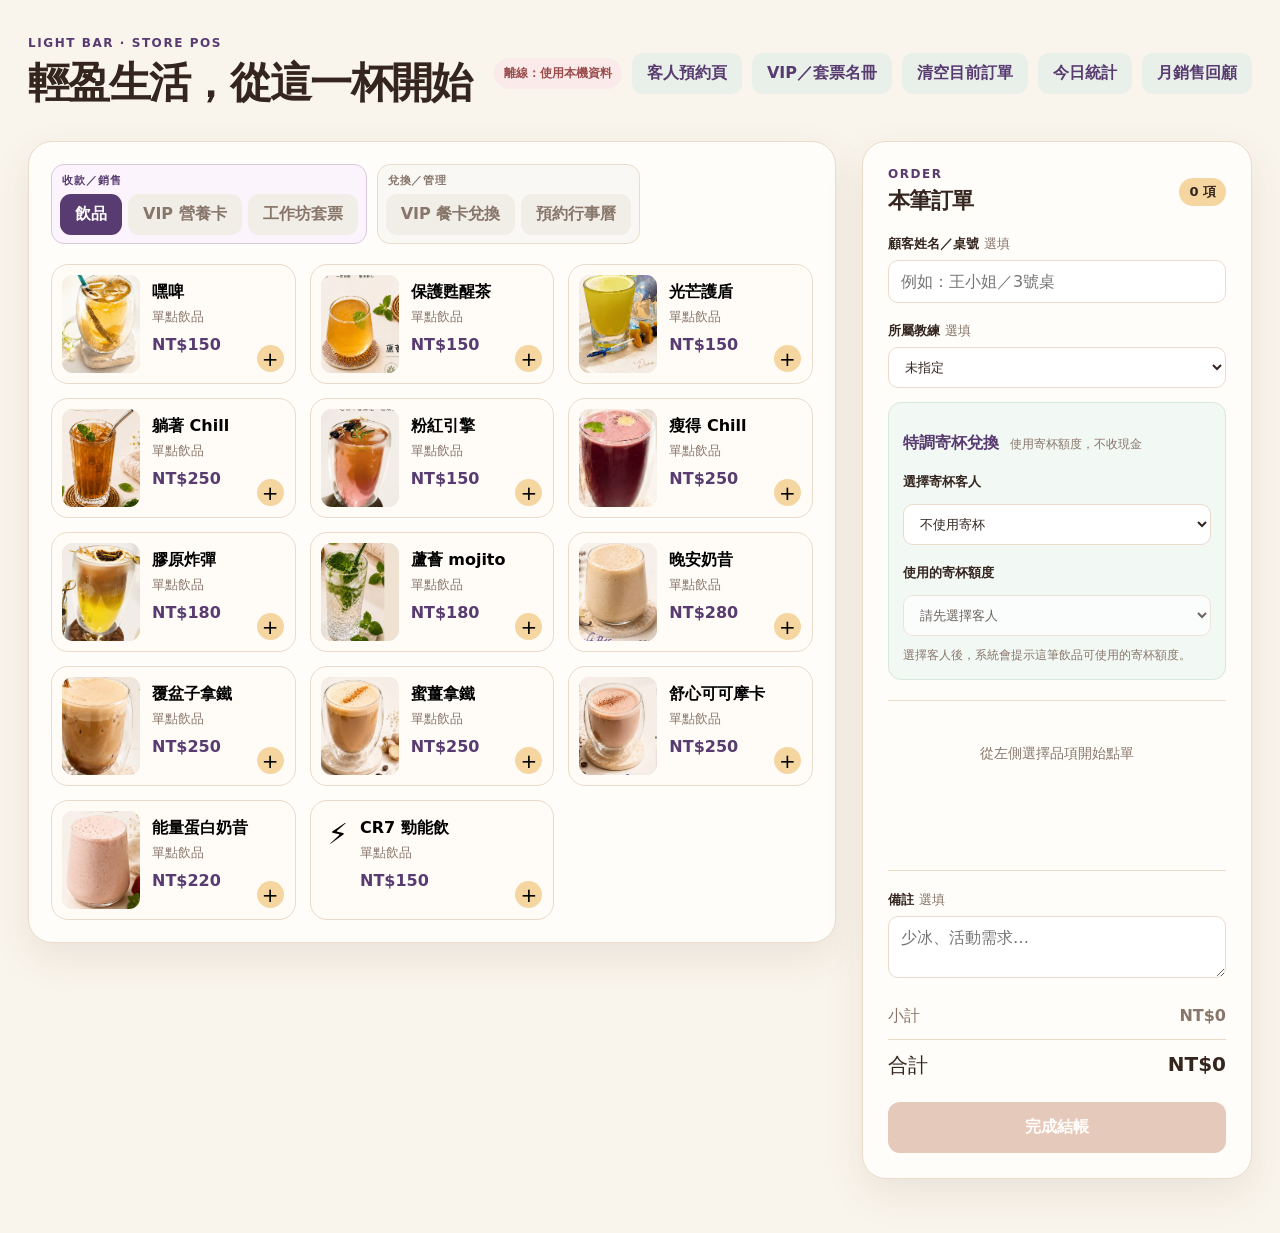
==== commit 94eaa221: "Update index.html" ====
--- a/index.html
+++ b/index.html
@@ -19,6 +19,7 @@
           <button id="showMemberships" class="secondary">VIP／套票名冊</button>
           <button id="newOrder" class="secondary">清空目前訂單</button>
           <button id="showReports" class="secondary">今日統計</button>
+          <button id="showMonthlyReports" class="secondary">月銷售回顧</button>
         </div>
       </header>
 
@@ -119,6 +120,19 @@
       <div class="dialog-actions"><button id="exportData" class="secondary">匯出今日 CSV</button><button class="primary" data-close>完成</button></div>
     </dialog>
 
+    <dialog id="monthlyReportDialog">
+      <div class="dialog-header"><div><p class="eyebrow">MONTHLY REPORT</p><h2>月銷售回顧</h2></div><button class="icon-button" data-close>&times;</button></div>
+      <label class="monthly-picker">選擇月份<input id="monthlyReportMonth" type="month" /></label>
+      <div id="monthlyReportContent"></div>
+      <div class="dialog-actions"><button class="primary" data-close>完成</button></div>
+    </dialog>
+
+    <dialog id="orderEditDialog">
+      <div class="dialog-header"><div><p class="eyebrow">EDIT ORDER</p><h2>修改今日訂單</h2></div><button class="icon-button" data-close>&times;</button></div>
+      <div id="orderEditContent"></div>
+      <div class="dialog-actions"><button class="secondary" data-close>取消</button><button id="saveOrderEdit" class="primary">儲存修改</button></div>
+    </dialog>
+
     <dialog id="successDialog">
       <div class="success"><div class="success-mark">✓</div><h2>已完成結帳</h2><p id="successMessage"></p><button class="primary" data-close>開始下一筆</button></div>
     </dialog>
--- a/styles.css
+++ b/styles.css
@@ -25,3 +25,5 @@
 .calendar-manager-hint{margin:18px 0 0;padding:12px;color:var(--muted);background:#f8f4ed;border-radius:10px;font-size:13px}.calendar-manager{margin-top:18px;padding:17px;border:1px solid #e0cce6;border-radius:15px;background:#fcf7fd}.calendar-manager h3{font-size:16px}.calendar-manager .booking-manager-list{margin-top:10px}.calendar-manager .booking-manager-row{grid-template-columns:1fr;gap:8px}
 .calendar-add-booking{margin-top:14px;padding:13px;border-radius:11px;background:#f0e6f3}.calendar-add-booking>strong{display:block;color:var(--green);font-size:14px}.calendar-add-booking>div{display:flex;gap:8px;margin-top:9px}.calendar-add-booking select{margin:0}.calendar-add-booking .primary{white-space:nowrap}.calendar-add-booking small{display:block;margin-top:7px;color:var(--muted);font-size:12px}
 .calendar-side-guide{margin:18px 0;padding:16px;color:var(--green);background:#f4edf6;border:1px solid #e1cde6;border-radius:13px}.calendar-side-guide strong{font-size:16px}.calendar-side-guide p{margin:8px 0 0;color:var(--muted);font-size:13px;line-height:1.6}
+.workshop-event.past,.calendar-day .calendar-event.past{background:#efeeeb;border-color:#d7d5d0;color:#8e8a83}.workshop-event.past span,.calendar-day .calendar-event.past b,.calendar-day .calendar-event.past small,.calendar-day .calendar-event.past .guest-list{color:#8e8a83}.calendar-day .calendar-event.past:hover{background:#e7e5e1;border-color:#c7c4be}
+.order-edit-meta,.order-edit-meta>label{display:grid;grid-template-columns:1fr 1fr;gap:10px}.order-edit-meta{margin:6px 0 12px}.order-edit-meta>label{grid-template-columns:1fr;font-size:13px;font-weight:800}.order-edit-products,.order-edit-vip{margin:16px 0;padding:13px;background:#f7f2f8;border:1px solid #e4d7e8;border-radius:12px}.order-edit-products>strong,.order-edit-vip>strong{display:block}.order-edit-products>small{display:block;margin:5px 0 10px;color:var(--muted)}.order-edit-item{display:grid;grid-template-columns:1fr 58px 72px;gap:7px;margin-top:8px}.order-edit-vip>div{display:grid;grid-template-columns:1fr 1fr;gap:8px}.order-edit-vip label{display:block;margin-top:9px;font-size:13px;font-weight:800}.order-edit-vip input,.order-edit-vip select{margin-top:4px}.order-edit-list button{padding:7px 10px;font-size:12px}@media(max-width:520px){.order-edit-meta{grid-template-columns:1fr}.order-edit-item{grid-template-columns:1fr 55px 65px}}
